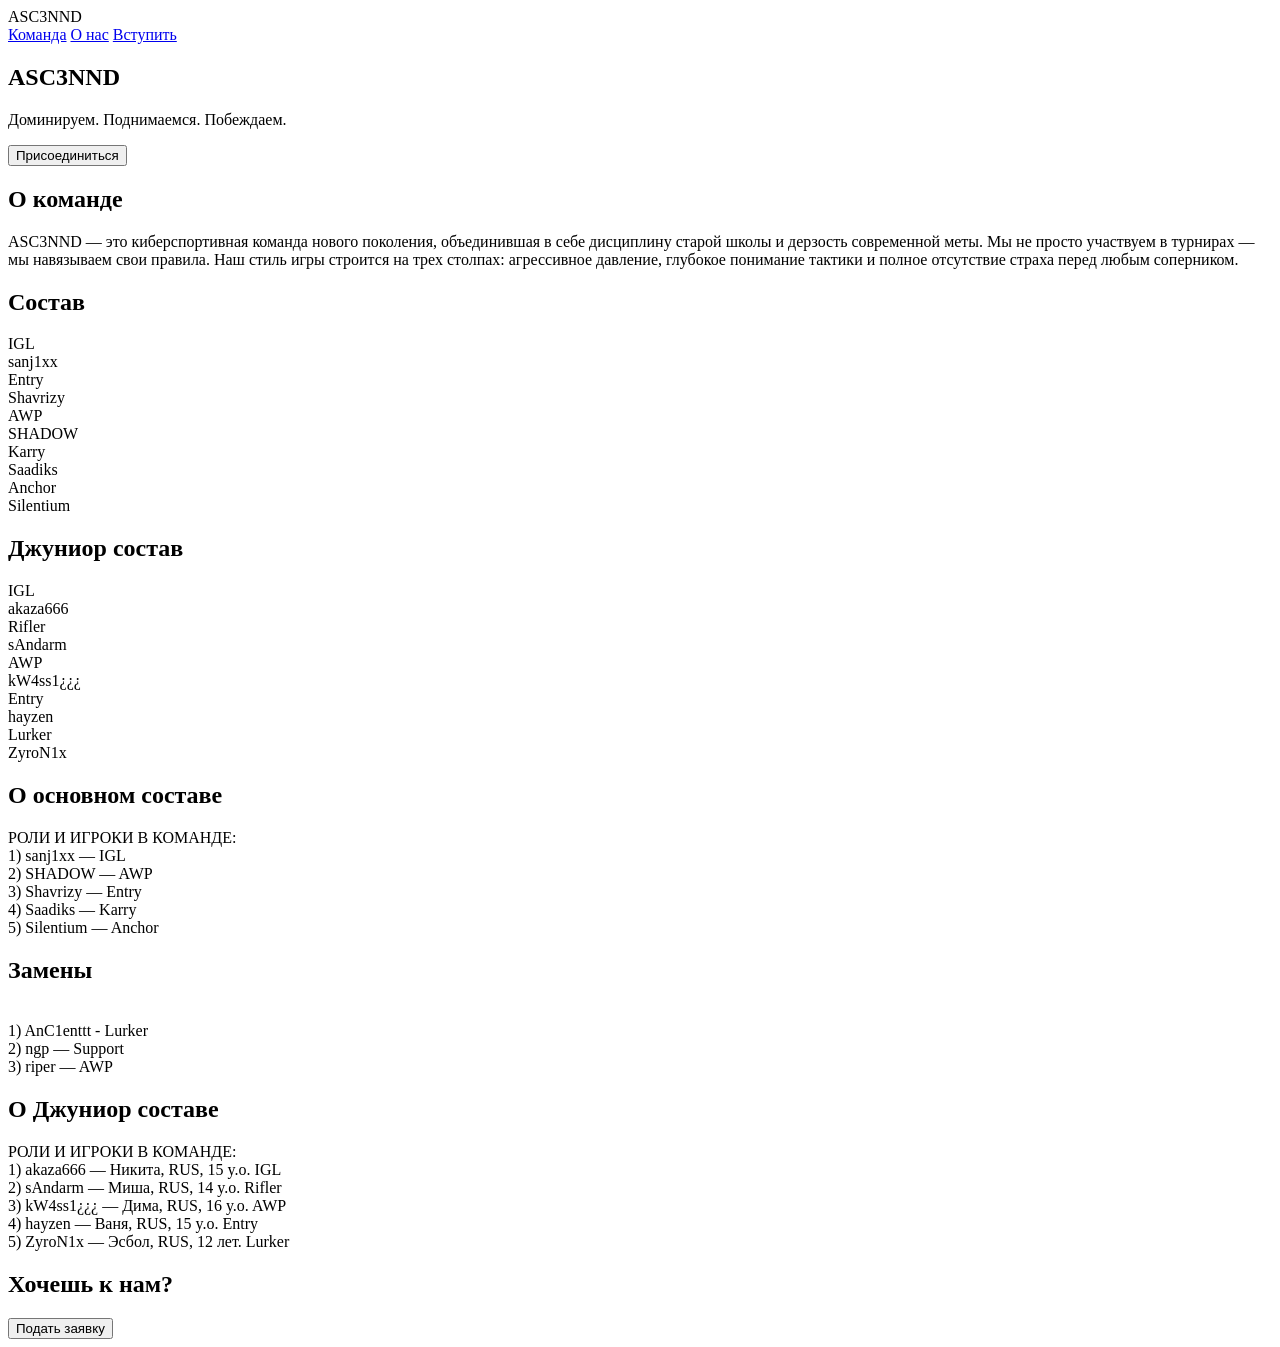
==== index.html @ 9f6a1978 "Update and rename asc3nnd.html to index.html" ====
<!DOCTYPE html>
<html lang="ru">
<head>
  <meta charset="UTF-8">
  <title>ASC3NND ESPORTS</title>
  <meta name="viewport" content="width=device-width, initial-scale=1.0">
  <link rel="stylesheet" href="style.css">
</head>
<body>

  <!-- BACKGROUND -->
  <div class="bg"></div>

  <!-- HEADER -->
  <header>
    <div class="logo">ASC<span>3NND</span></div>
    <nav>
      <a href="#team">Команда</a>
      <a href="#about">О нас</a>
      <a href="#join">Вступить</a>
    </nav>
  </header>

  <!-- HERO -->
  <section class="hero">
    <h1>ASC3NND</h1>
    <p>Доминируем. Поднимаемся. Побеждаем.</p>
    <a href="https://t.me/ASC3NND" target="_blank">
      <button>Присоединиться</button>
    </a>
  </section>

  <section id="about">
    <h2>О команде</h2>
    <p>
      ASC3NND — это киберспортивная команда нового поколения, объединившая в себе дисциплину старой школы и дерзость современной меты. Мы не просто участвуем в турнирах — мы навязываем свои правила. Наш стиль игры строится на трех столпах: агрессивное давление, глубокое понимание тактики и полное отсутствие страха перед любым соперником.
    </p>
  </section>

  <!-- TEAM -->
  <section id="team">
    <h2>Состав</h2>
    <div class="cards">
      <div class="card">IGL<br><span>sanj1xx</span></div>
      <div class="card">Entry<br><span>Shavrizy</span></div>
      <div class="card">AWP<br><span>SHADOW</span></div>
      <div class="card">Karry<br><span>Saadiks</span></div>
      <div class="card">Anchor<br><span>Silentium</span></div>
    </div>
  </section>


  <section id="team">
    <h2>Джуниор состав</h2>
    <div class="cards">
      <div class="card">IGL<br><span>akaza666</span></div>
      <div class="card">Rifler<br><span>sAndarm</span></div>
      <div class="card">AWP<br><span>kW4ss1¿¿¿</span></div>
      <div class="card">Entry<br><span>hayzen</span></div>
      <div class="card">Lurker<br><span>ZyroN1x</span></div>
    </div>
  </section>

   <!-- ABOUT -->
  <section id="about">
    <h2>О основном составе</h2>
    <p>
      РОЛИ И ИГРОКИ В КОМАНДЕ:
      <br>1) sanj1xx — IGL
      <br>2) SHADOW — AWP
      <br>3) Shavrizy — Entry
      <br>4) Saadiks — Karry
      <br>5) Silentium — Anchor
    </p>
    <h2>Замены</h2>
    <p>
      <br>1) AnC1enttt - Lurker
      <br>2) ngp — Support
      <br>3) riper — AWP
    </p>
  </section>

    <section id="about">
    <h2>О Джуниор составе</h2>
    <p>
      РОЛИ И ИГРОКИ В КОМАНДЕ:
      <br>1) akaza666 — Никита, RUS, 15 y.o. IGL
      <br>2) sAndarm — Миша, RUS, 14 y.o. Rifler
      <br>3) kW4ss1¿¿¿ — Дима, RUS, 16 y.o. AWP
      <br>4) hayzen — Ваня, RUS, 15 y.o. Entry
      <br>5) ZyroN1x — Эсбол, RUS, 12 лет. Lurker
    </p>
  </section>

  <!-- JOIN -->
  <section id="join">
    <h2>Хочешь к нам?</h2>
    <a href="https://t.me/ASC3NND" target="_blank">
      <button>Подать заявку</button>
    </a>
  </section>

  <script src="script.js"></script>
</body>
</html>
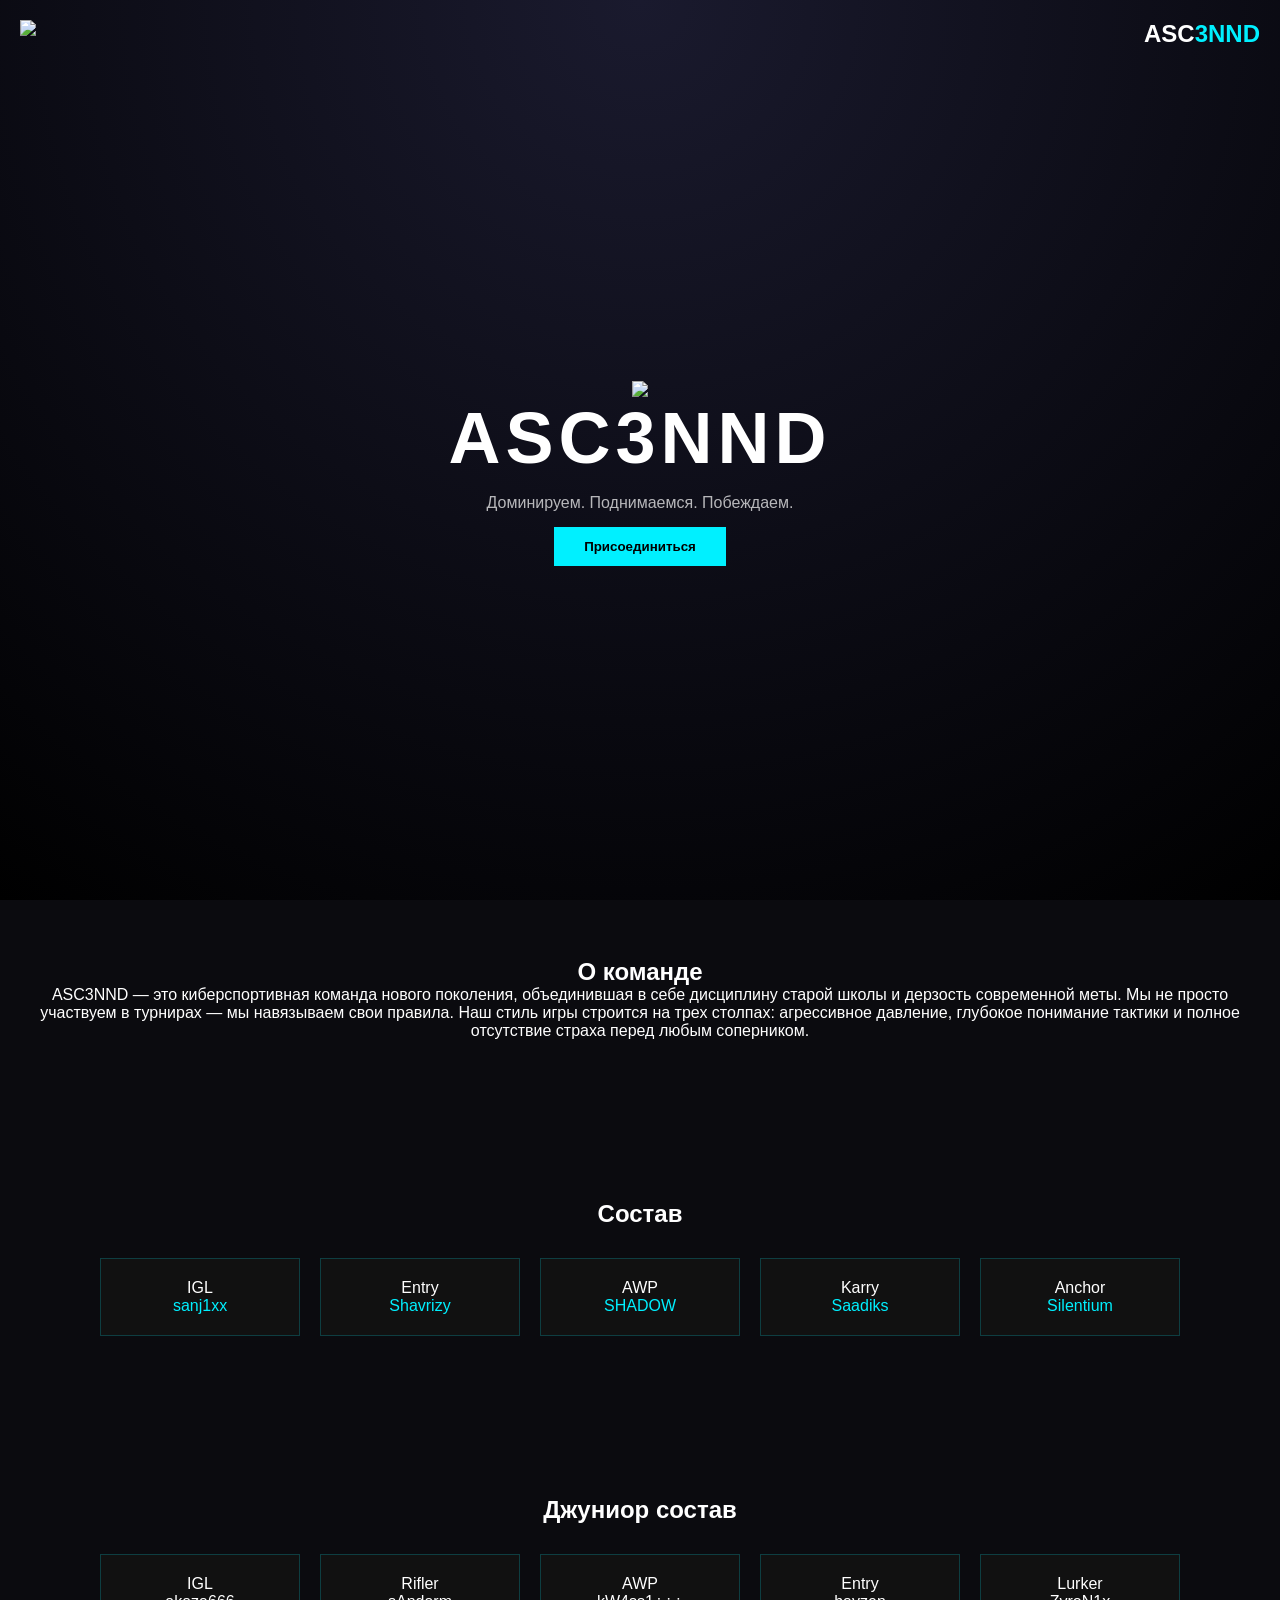
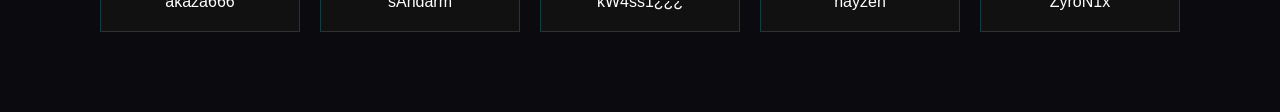
==== commit 4304a5b9: "Update index.html" ====
--- a/index.html
+++ b/index.html
@@ -4,7 +4,7 @@
   <meta charset="UTF-8">
   <title>ASC3NND ESPORTS</title>
   <meta name="viewport" content="width=device-width, initial-scale=1.0">
-  <link rel="stylesheet" href="style.css">
+  <link rel="stylesheet" href="asc3nndstyle.css">
 </head>
 <body>
 
@@ -12,17 +12,14 @@
   <div class="bg"></div>
 
   <!-- HEADER -->
-  <header>
-    <div class="logo">ASC<span>3NND</span></div>
-    <nav>
-      <a href="#team">Команда</a>
-      <a href="#about">О нас</a>
-      <a href="#join">Вступить</a>
-    </nav>
+  <header class="box">
+       <img src="logo1.png" class="team-logo">
+    <div class="logo team-asc">ASC<span>3NND</span></div>
   </header>
 
   <!-- HERO -->
   <section class="hero">
+    <img src="cs2.png" class="team-cs2">
     <h1>ASC3NND</h1>
     <p>Доминируем. Поднимаемся. Побеждаем.</p>
     <a href="https://t.me/ASC3NND" target="_blank">
@@ -53,53 +50,13 @@
   <section id="team">
     <h2>Джуниор состав</h2>
     <div class="cards">
-      <div class="card">IGL<br><span>akaza666</span></div>
-      <div class="card">Rifler<br><span>sAndarm</span></div>
-      <div class="card">AWP<br><span>kW4ss1¿¿¿</span></div>
-      <div class="card">Entry<br><span>hayzen</span></div>
-      <div class="card">Lurker<br><span>ZyroN1x</span></div>
+      <div class="card">IGL<br><span1>akaza666</span1></div>
+      <div class="card">Rifler<br><span1>sAndarm</span1></div>
+      <div class="card">AWP<br><span1>kW4ss1¿¿¿</span1></div>
+      <div class="card">Entry<br><span1>hayzen</span1></div>
+      <div class="card">Lurker<br><span1>ZyroN1x</span1></div>
     </div>
   </section>
-
-   <!-- ABOUT -->
-  <section id="about">
-    <h2>О основном составе</h2>
-    <p>
-      РОЛИ И ИГРОКИ В КОМАНДЕ:
-      <br>1) sanj1xx — IGL
-      <br>2) SHADOW — AWP
-      <br>3) Shavrizy — Entry
-      <br>4) Saadiks — Karry
-      <br>5) Silentium — Anchor
-    </p>
-    <h2>Замены</h2>
-    <p>
-      <br>1) AnC1enttt - Lurker
-      <br>2) ngp — Support
-      <br>3) riper — AWP
-    </p>
-  </section>
-
-    <section id="about">
-    <h2>О Джуниор составе</h2>
-    <p>
-      РОЛИ И ИГРОКИ В КОМАНДЕ:
-      <br>1) akaza666 — Никита, RUS, 15 y.o. IGL
-      <br>2) sAndarm — Миша, RUS, 14 y.o. Rifler
-      <br>3) kW4ss1¿¿¿ — Дима, RUS, 16 y.o. AWP
-      <br>4) hayzen — Ваня, RUS, 15 y.o. Entry
-      <br>5) ZyroN1x — Эсбол, RUS, 12 лет. Lurker
-    </p>
-  </section>
-
-  <!-- JOIN -->
-  <section id="join">
-    <h2>Хочешь к нам?</h2>
-    <a href="https://t.me/ASC3NND" target="_blank">
-      <button>Подать заявку</button>
-    </a>
-  </section>
-
   <script src="script.js"></script>
 </body>
 </html>
--- a/asc3nndstyle.css
+++ b/asc3nndstyle.css
@@ -0,0 +1,133 @@
+* {
+  margin: 0;
+  padding: 0;
+  box-sizing: border-box;
+  font-family: 'Arial', sans-serif;
+}
+
+body {
+  background: #0b0b0f;
+  color: white;
+  overflow-x: hidden;
+}
+
+.bg {
+  position: fixed;
+  inset: 0;
+  background: radial-gradient(circle at top, #1a1a2e, #000);
+  z-index: -1;
+}
+
+/* HEADER */
+header {
+  display: flex;
+  justify-content: space-between;
+  padding: 20px;
+}
+
+.logo {
+  font-size: 24px;
+  font-weight: bold;
+}
+
+.logo span {
+  color: #00f0ff;
+}
+
+nav a {
+  margin-left: 20px;
+  color: white;
+  text-decoration: none;
+  opacity: 0.7;
+}
+
+nav a:hover {
+  opacity: 1;
+}
+
+/* HERO */
+.hero {
+  height: 90vh;
+  display: flex;
+  flex-direction: column;
+  justify-content: center;
+  align-items: center;
+}
+
+.hero h1 {
+  font-size: 72px;
+  letter-spacing: 5px;
+}
+
+.hero p {
+  margin: 15px 0;
+  opacity: 0.7;
+}
+
+/* Кнопка в HERO */
+.hero a button {
+  background: #00f0ff;
+  color: black;
+  font-weight: bold;
+  padding: 12px 30px;
+  border: none;
+  cursor: pointer;
+  transition: 0.3s;
+}
+
+.hero a button:hover {
+  background: #ff00f0;
+  color: white;
+  transform: scale(1.1);
+}
+
+/* SECTIONS */
+section {
+  padding: 80px 20px;
+  text-align: center;
+}
+
+.cards {
+  display: flex;
+  justify-content: center;
+  gap: 20px;
+  margin-top: 30px;
+  flex-wrap: wrap;
+}
+
+.card {
+  width: 200px;
+  padding: 20px;
+  background: #111;
+  border: 1px solid #00f0ff33;
+}
+
+.card span {
+  color: #00f0ff;
+}
+
+/* Кнопка в JOIN */
+#join a button {
+  background: #00f0ff;
+  color: black;
+  font-weight: bold;
+  padding: 12px 30px;
+  border: none;
+  cursor: pointer;
+  transition: 0.3s;
+}
+
+#join a button:hover {
+  background: #ff00f0;
+  color: white;
+  transform: scale(1.1);
+}
+h2.no-gap {
+    margin-top: 0;      /* Убирает внешний отступ сверху */
+    margin-bottom: 5px; /* Оставляет маленький отступ снизу */
+}
+
+/* Опционально: убираем отступ снизу у предыдущего параграфа */
+p {
+    margin-bottom: 0;   /* Чтобы текст вплотную прижался к заголовку */
+}
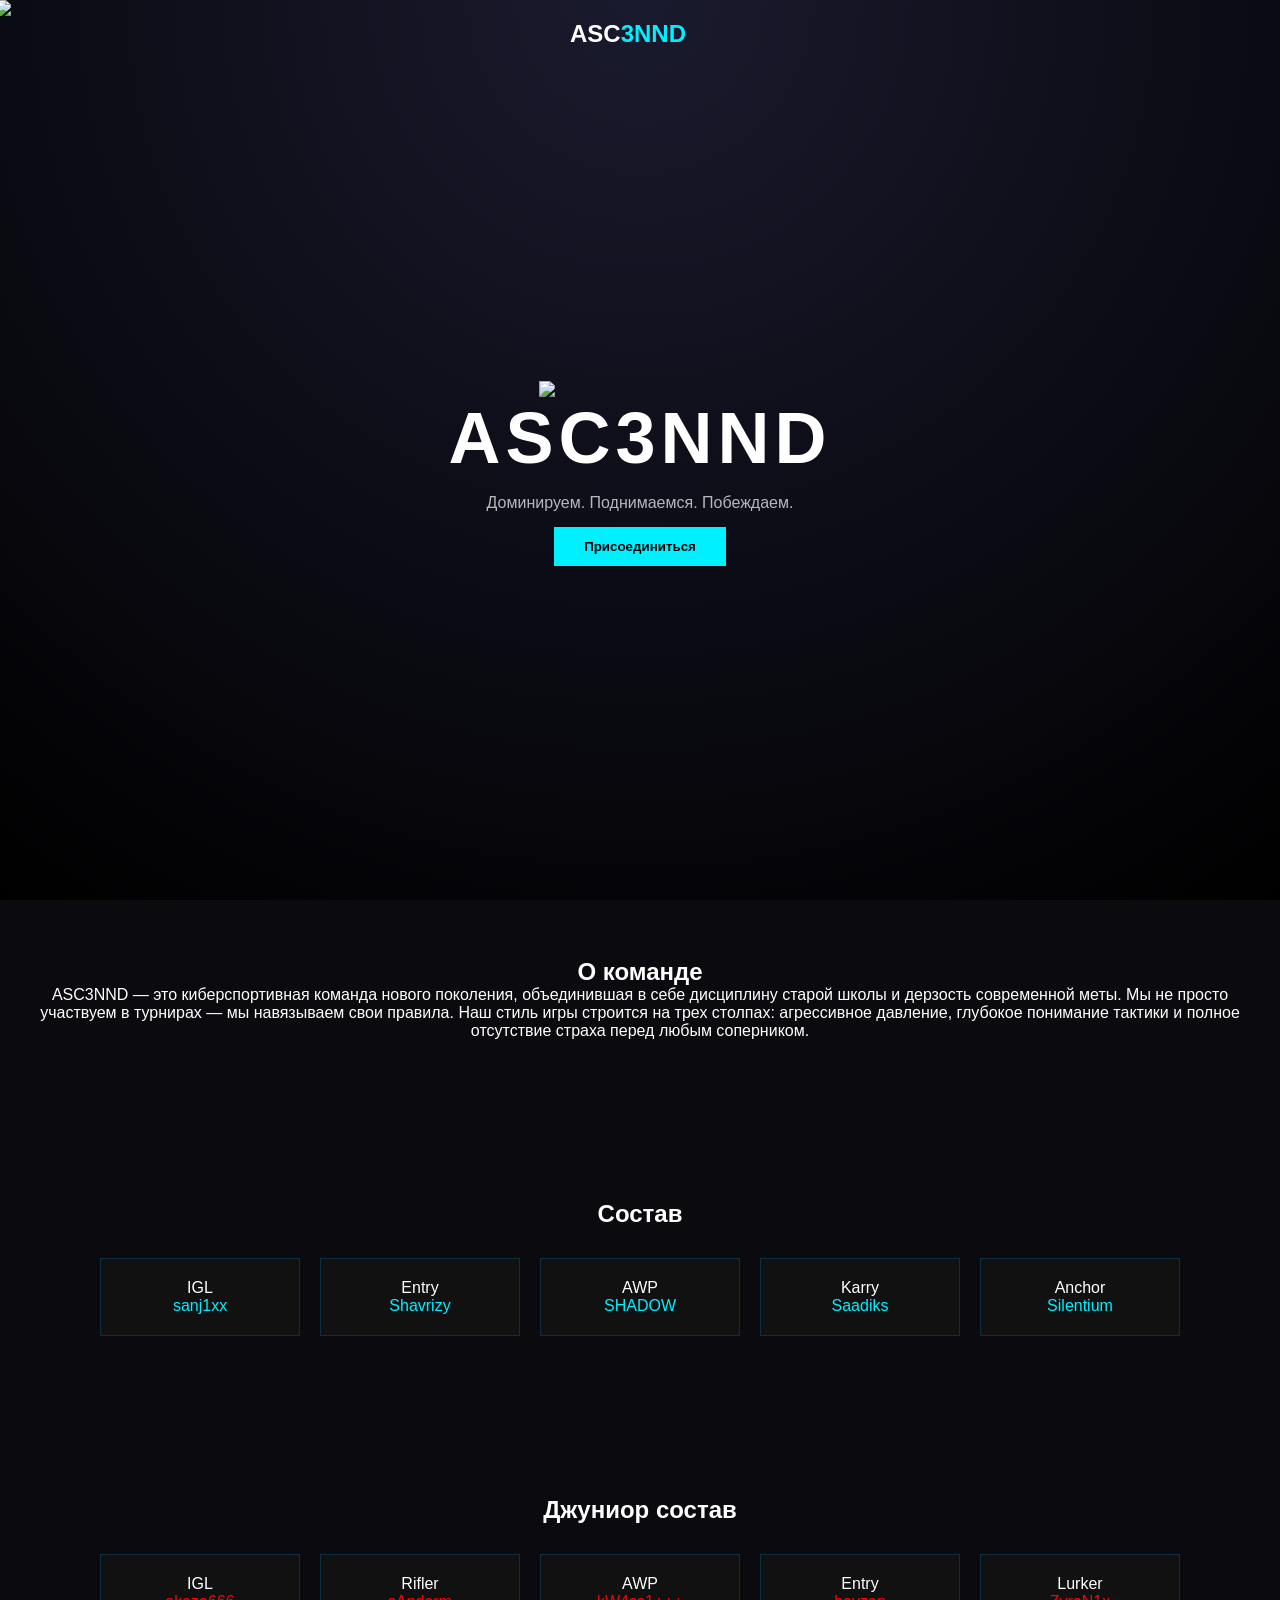
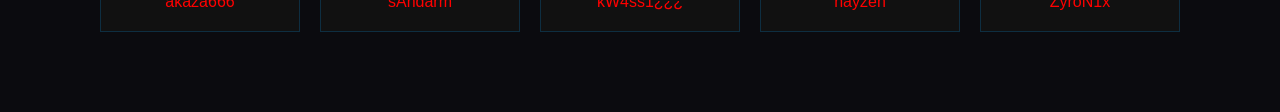
==== commit 572fcd62: "Update index.html" ====
--- a/index.html
+++ b/index.html
@@ -4,7 +4,7 @@
   <meta charset="UTF-8">
   <title>ASC3NND ESPORTS</title>
   <meta name="viewport" content="width=device-width, initial-scale=1.0">
-  <link rel="stylesheet" href="asc3nndstyle.css">
+  <link rel="stylesheet" href="style.css">
 </head>
 <body>
 
--- a/style.css
+++ b/style.css
@@ -0,0 +1,167 @@
+* {
+  margin: 0;
+  padding: 0;
+  box-sizing: border-box;
+  font-family: 'Arial', sans-serif;
+}
+
+body {
+  background: #0b0b0f;
+  color: white;
+  overflow-x: hidden;
+}
+
+.bg {
+  position: fixed;
+  inset: 0;
+  background: radial-gradient(circle at top, #1a1a2e, #000);
+  z-index: -1;
+}
+
+/* HEADER */
+header {
+  display: flex;
+  justify-content: space-between;
+  padding: 20px;
+}
+
+.logo {
+  font-size: 24px;
+  font-weight: bold;
+}
+
+.logo span {
+  color: #00f0ff;
+}
+
+nav a {
+  margin-left: 20px;
+  color: white;
+  text-decoration: none;
+  opacity: 0.7;
+}
+
+nav a:hover {
+  opacity: 1;
+}
+
+/* HERO */
+.hero {
+  height: 90vh;
+  display: flex;
+  flex-direction: column;
+  justify-content: center;
+  align-items: center;
+}
+
+.hero h1 {
+  font-size: 72px;
+  letter-spacing: 5px;
+}
+
+.hero p {
+  margin: 15px 0;
+  opacity: 0.7;
+}
+
+/* Кнопка в HERO */
+.hero a button {
+  background: #00f0ff;
+  color: black;
+  font-weight: bold;
+  padding: 12px 30px;
+  border: none;
+  cursor: pointer;
+  transition: 0.3s;
+}
+
+.hero a button:hover {
+  background: #ff00f0;
+  color: white;
+  transform: scale(1.1);
+}
+
+/* SECTIONS */
+section {
+  padding: 80px 20px;
+  text-align: center;
+}
+
+.cards {
+  display: flex;
+  justify-content: center;
+  gap: 20px;
+  margin-top: 30px;
+  flex-wrap: wrap;
+}
+
+.card {
+  width: 200px;
+  padding: 20px;
+  background: #111;
+  border: 1px solid #00a2ff33;
+}
+
+.card span {
+  color: #00f0ff;
+}
+.card span1 {
+  color: #ff0000;
+}
+
+/* Кнопка в JOIN */
+#join a button {
+  background: #00f0ff;
+  color: black;
+  font-weight: bold;
+  padding: 12px 30px;
+  border: none;
+  cursor: pointer;
+  transition: 0.3s;
+}
+
+#join a button:hover {
+  background: #ff00f0;
+  color: white;
+  transform: scale(1.1);
+}
+h2.no-gap {
+    margin-top: 0;      
+    margin-bottom: 5px; 
+}
+
+
+p {
+    margin-bottom: 0;  
+} 
+img {                
+    max-width: 100%;                
+    height: auto;  
+}
+.team-logo {
+    width: 80px; /* Задай размер, чтобы фото не было на весь экран */
+    
+    /* Сдвиг: 50px вправо, 100px вниз */
+    transform: translate(-25px, -20px); 
+    
+    /* Если хочешь, чтобы картинка была плавной при изменениях */
+    transition: 0.5s; 
+}
+.team-asc {
+    width: 80px; /* Задай размер, чтобы фото не было на весь экран */
+    
+    /* Сдвиг: 50px вправо, 100px вниз */
+    transform: translate(-610px, 0px); 
+    
+    /* Если хочешь, чтобы картинка была плавной при изменениях */
+    transition: 0.5s; 
+}
+.team-cs2 {
+    width: 200px; /* Задай размер, чтобы фото не было на весь экран */
+    
+    /* Сдвиг: 50px вправо, 100px вниз */
+    transform: translate(-1px, 0px); 
+    
+    /* Если хочешь, чтобы картинка была плавной при изменениях */
+    transition: 0.5s; 
+}
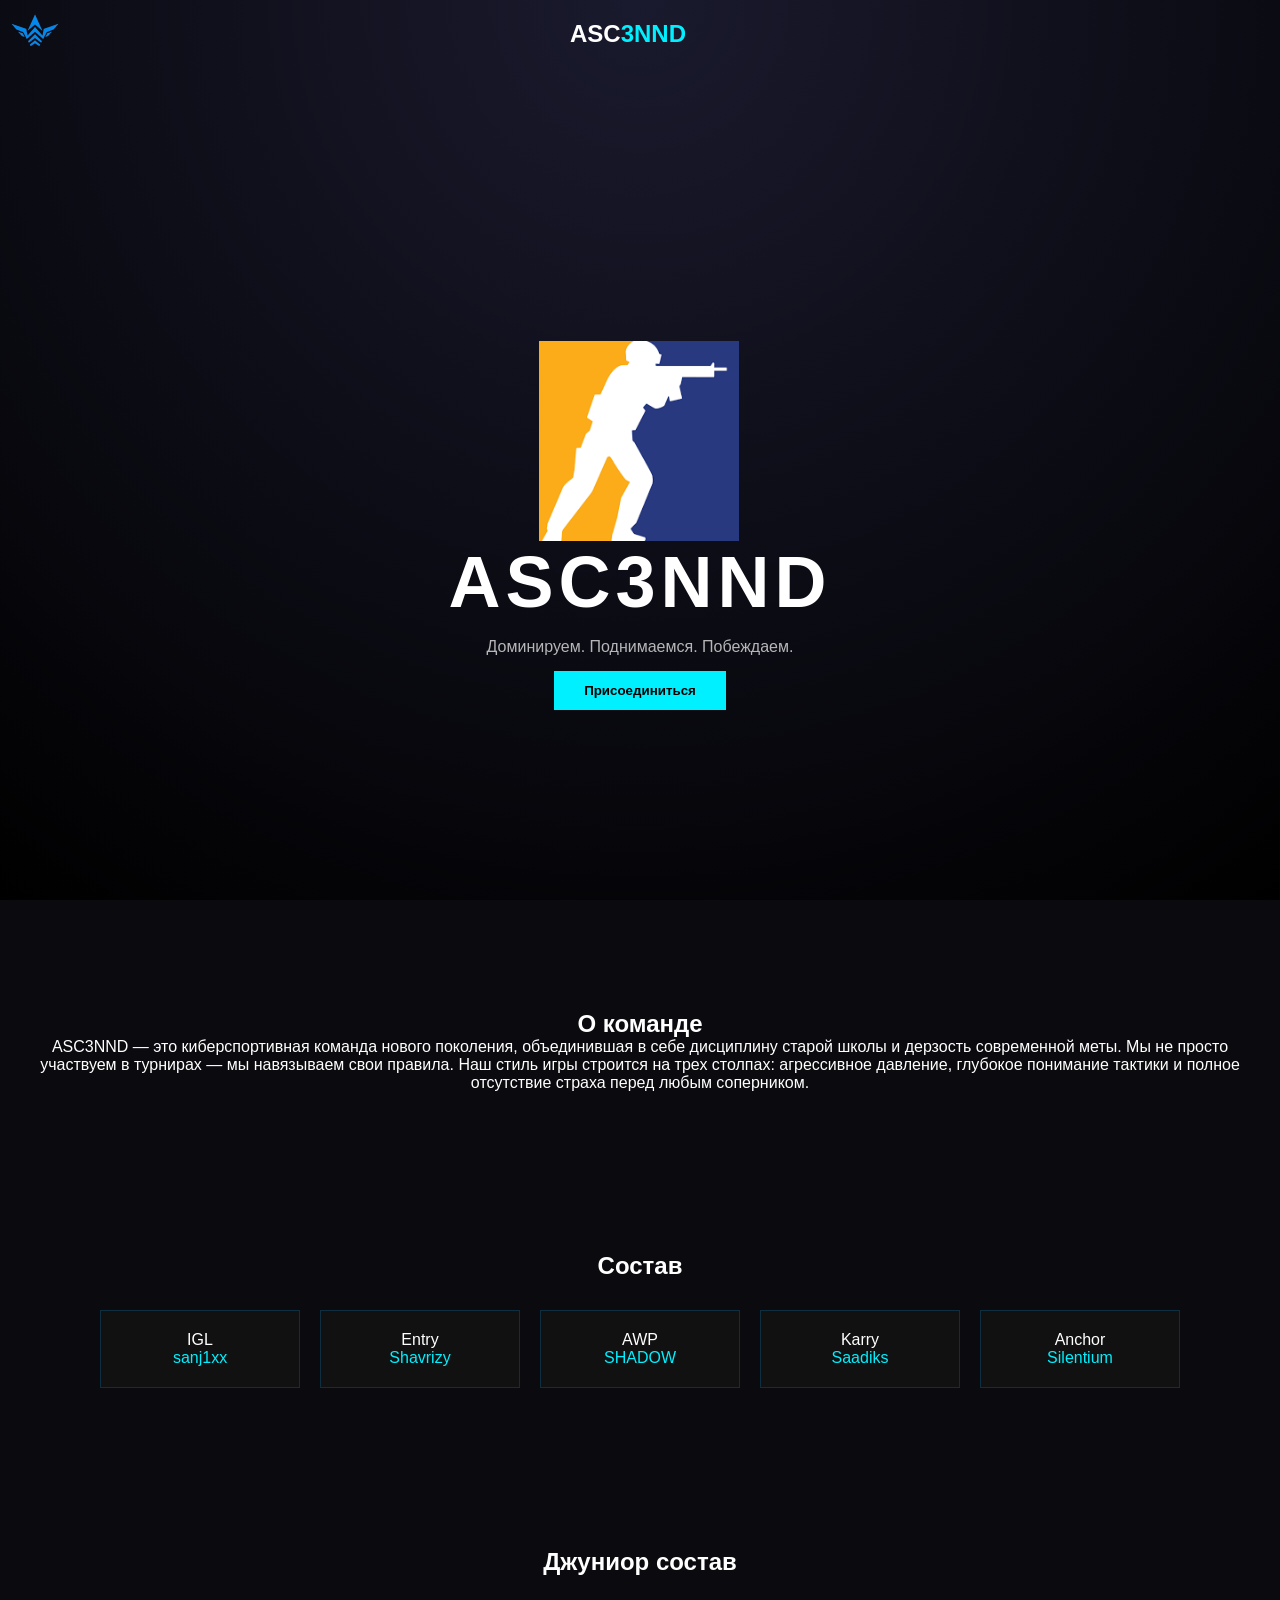
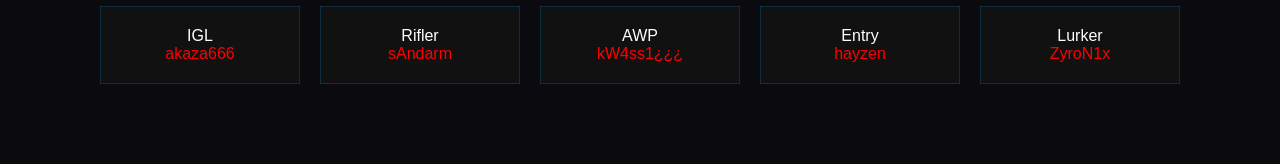
==== commit 836fb8b5: "Update index.html" ====
(no text change in the page or its own stylesheets)
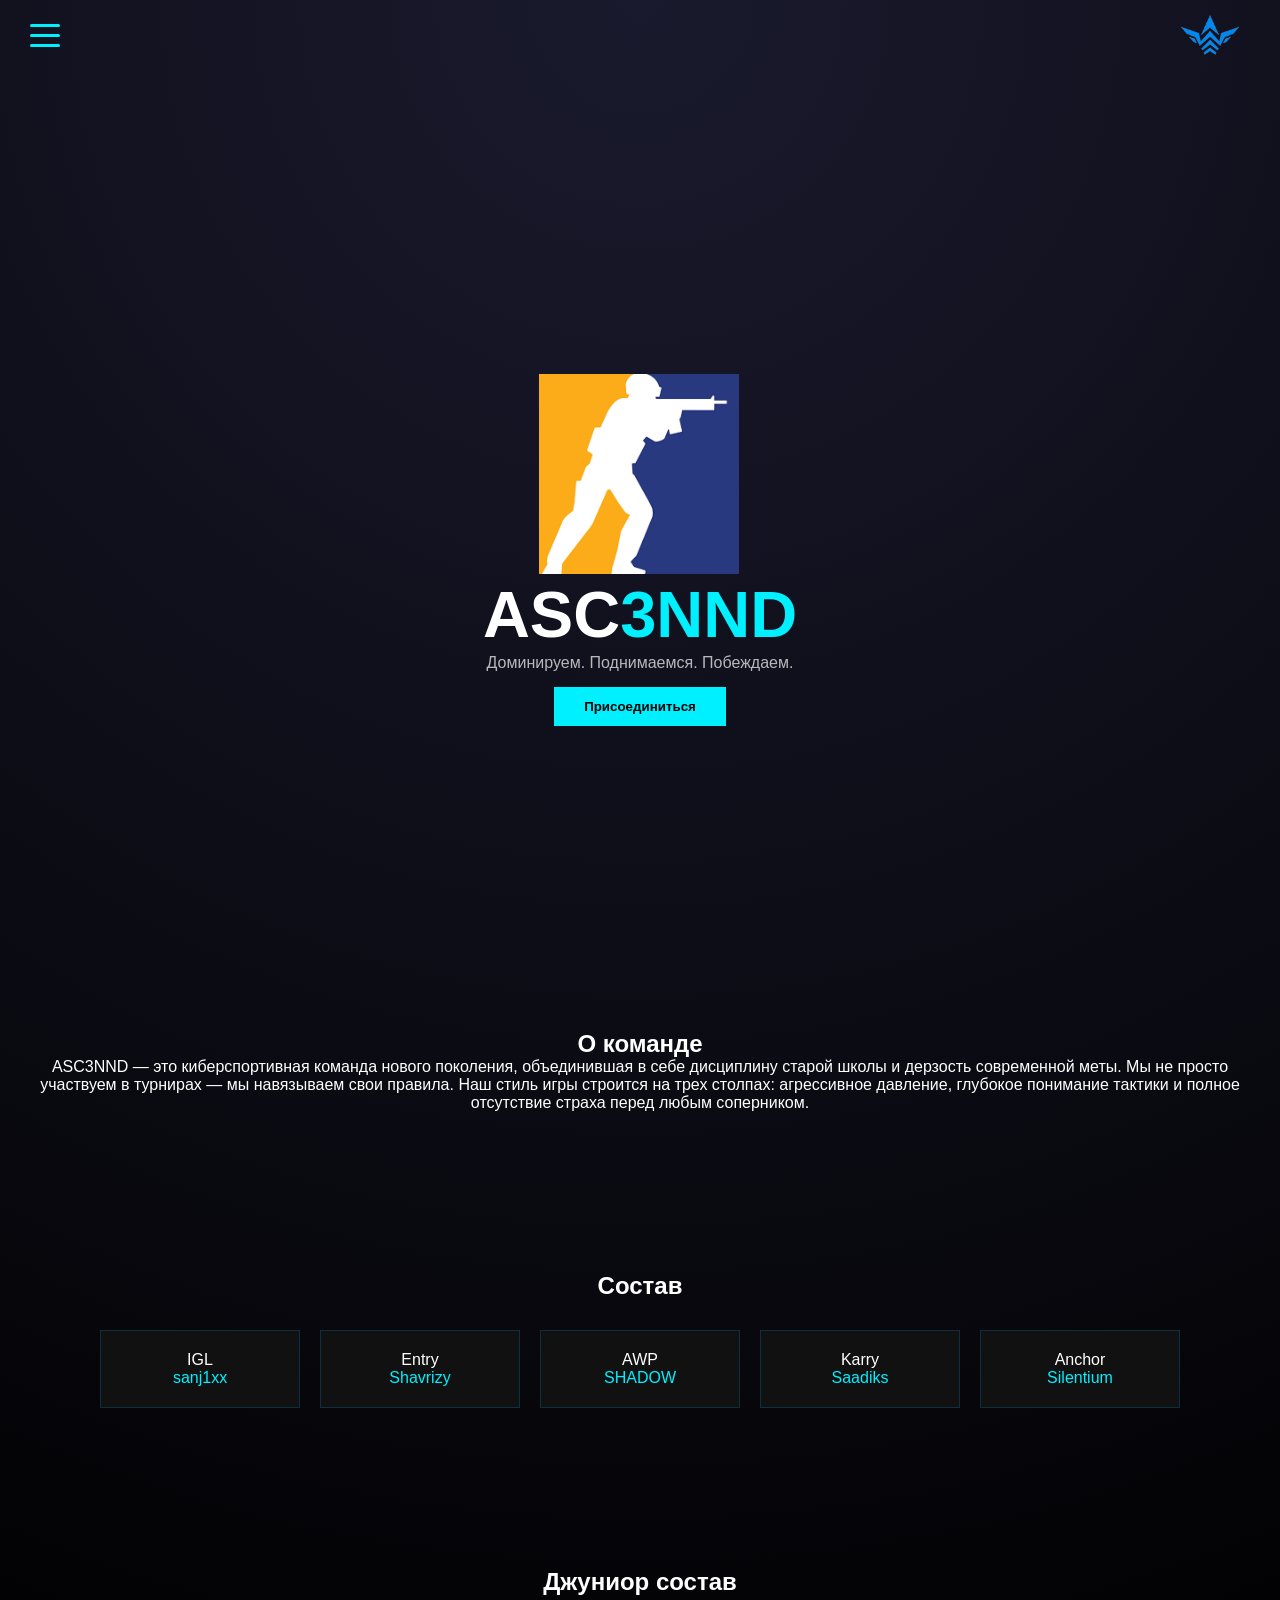
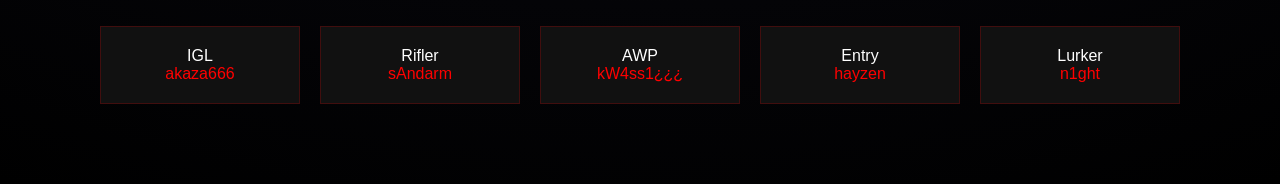
==== commit 80782f7e: "Add files via upload" ====
--- a/index.html
+++ b/index.html
@@ -1,6 +1,7 @@
 <!DOCTYPE html>
 <html lang="ru">
 <head>
+  <meta name="view-transition" content="same-origin">
   <meta charset="UTF-8">
   <title>ASC3NND ESPORTS</title>
   <meta name="viewport" content="width=device-width, initial-scale=1.0">
@@ -8,19 +9,31 @@
 </head>
 <body>
 
+  <!-- 1. ГАМБУРГЕР-МЕНЮ (Вставляем сюда) -->
+  <nav class="hamburger-menu">
+    <input id="menu__toggle" type="checkbox" />
+    <label class="menu__btn" for="menu__toggle">
+      <span></span>
+    </label>
+
+    <ul class="menu__box">
+      <li><a class="menu__item" href="tour.html">ASC3NND MAJOR 2026 SEASON 1</a></li>
+      <li><a class="menu__item" href="https://t.me/ASC3NND" target="_blank">Telegram</a></li>
+    </ul>
+  </nav>
+
   <!-- BACKGROUND -->
   <div class="bg"></div>
 
   <!-- HEADER -->
   <header class="box">
        <img src="logo1.png" class="team-logo">
-    <div class="logo team-asc">ASC<span>3NND</span></div>
   </header>
 
   <!-- HERO -->
   <section class="hero">
     <img src="cs2.png" class="team-cs2">
-    <h1>ASC3NND</h1>
+    <div class="logo team-asc">ASC<span>3NND</span></div>
     <p>Доминируем. Поднимаемся. Побеждаем.</p>
     <a href="https://t.me/ASC3NND" target="_blank">
       <button>Присоединиться</button>
@@ -47,16 +60,17 @@
   </section>
 
 
-  <section id="team">
+  <section id="team-jr"> <!-- Изменил id, чтобы ссылки в меню работали точнее -->
     <h2>Джуниор состав</h2>
-    <div class="cards">
-      <div class="card">IGL<br><span1>akaza666</span1></div>
-      <div class="card">Rifler<br><span1>sAndarm</span1></div>
-      <div class="card">AWP<br><span1>kW4ss1¿¿¿</span1></div>
-      <div class="card">Entry<br><span1>hayzen</span1></div>
-      <div class="card">Lurker<br><span1>ZyroN1x</span1></div>
+    <div class="cards1">
+      <div class="cardjr">IGL<br><span class="jr-name">akaza666</span></div>
+      <div class="cardjr">Rifler<br><span class="jr-name">sAndarm</span></div>
+      <div class="cardjr">AWP<br><span class="jr-name">kW4ss1¿¿¿</span></div>
+      <div class="cardjr">Entry<br><span class="jr-name">hayzen</span></div>
+      <div class="cardjr">Lurker<br><span class="jr-name">n1ght</span></div>
     </div>
   </section>
+  
   <script src="script.js"></script>
 </body>
 </html>
--- a/style.css
+++ b/style.css
@@ -20,13 +20,15 @@
 
 /* HEADER */
 header {
-  display: flex;
-  justify-content: space-between;
+    display: flex;
+  justify-content: right; /* Логотип всегда будет строго по центру */
+  align-items: center;
   padding: 20px;
+  width: 100%;
 }
 
 .logo {
-  font-size: 24px;
+  font-size: 65px;
   font-weight: bold;
 }
 
@@ -76,7 +78,7 @@
 }
 
 .hero a button:hover {
-  background: #ff00f0;
+  background: #0077ff;
   color: white;
   transform: scale(1.1);
 }
@@ -88,6 +90,13 @@
 }
 
 .cards {
+  display: flex;
+  justify-content: center;
+  gap: 20px;
+  margin-top: 30px;
+  flex-wrap: wrap;
+}
+.cards1 {
   display: flex;
   justify-content: center;
   gap: 20px;
@@ -101,29 +110,18 @@
   background: #111;
   border: 1px solid #00a2ff33;
 }
+.cardjr {
+  width: 200px;
+  padding: 20px;
+  background: #111;
+  border: 1px solid #ff000033;
+}
 
 .card span {
   color: #00f0ff;
 }
-.card span1 {
+.jr-name {
   color: #ff0000;
-}
-
-/* Кнопка в JOIN */
-#join a button {
-  background: #00f0ff;
-  color: black;
-  font-weight: bold;
-  padding: 12px 30px;
-  border: none;
-  cursor: pointer;
-  transition: 0.3s;
-}
-
-#join a button:hover {
-  background: #ff00f0;
-  color: white;
-  transform: scale(1.1);
 }
 h2.no-gap {
     margin-top: 0;      
@@ -139,29 +137,151 @@
     height: auto;  
 }
 .team-logo {
-    width: 80px; /* Задай размер, чтобы фото не было на весь экран */
-    
-    /* Сдвиг: 50px вправо, 100px вниз */
-    transform: translate(-25px, -20px); 
+  width: 100px;
+  height: auto;
+  transform: translateY(-23px);
+  /* Убираем transform, он тут больше не нужен */
+  transition: 0.5s; 
+}
+.team-asc { /* Задай размер, чтобы фото не было на весь экран */
+    
+    height:auto;
+    transform: translateY(13px);
     
     /* Если хочешь, чтобы картинка была плавной при изменениях */
     transition: 0.5s; 
 }
-.team-asc {
-    width: 80px; /* Задай размер, чтобы фото не было на весь экран */
+.team-cs2 {
+    width: 200px; /* Задай размер, чтобы фото не было на весь экран */
     
     /* Сдвиг: 50px вправо, 100px вниз */
-    transform: translate(-610px, 0px); 
+    transform: translate(-1px, 10px); 
     
     /* Если хочешь, чтобы картинка была плавной при изменениях */
     transition: 0.5s; 
 }
-.team-cs2 {
-    width: 200px; /* Задай размер, чтобы фото не было на весь экран */
-    
-    /* Сдвиг: 50px вправо, 100px вниз */
-    transform: translate(-1px, 0px); 
-    
-    /* Если хочешь, чтобы картинка была плавной при изменениях */
-    transition: 0.5s; 
-}
+/* --- ГАМБУРГЕР МЕНЮ --- */
+
+#menu__toggle {
+  opacity: 0;
+  position: fixed;
+}
+
+/* Кнопка с полосками */
+.menu__btn {
+  display: flex;
+  align-items: center;
+  position: absolute;
+  top: 20px;
+  left: 30px;
+  width: 30px;
+  height: 30px;
+  cursor: pointer;
+  z-index: 1000;
+}
+
+/* Сами полоски */
+.menu__btn > span,
+.menu__btn > span::before,
+.menu__btn > span::after {
+  display: block;
+  position: absolute;
+  width: 100%;
+  height: 3px;
+  background-color: #00f0ff; /* Твой голубой цвет */
+  transition-duration: .25s;
+  border-radius: 2px;
+}
+.menu__btn > span::before { content: ''; top: -10px; }
+.menu__btn > span::after { content: ''; top: 10px; }
+
+/* Выезжающий блок меню */
+.menu__box {
+  display: block;
+  position: fixed;
+  top: 0;
+  left: -100%; /* Спрятано слева */
+  width: 280px;
+  height: 100%;
+  margin: 0;
+  padding: 80px 0;
+  list-style: none;
+  background: #0b0b0f; /* Твой фон body */
+  border-right: 1px solid #00a2ff33;
+  box-shadow: 5px 0 15px rgba(0, 0, 0, 0.5);
+  transition-duration: .25s;
+  z-index: 999;
+}
+
+/* Ссылки внутри меню */
+.menu__item {
+  display: block;
+  padding: 15px 30px;
+  color: white;
+  font-size: 22px;
+  text-decoration: none;
+ transition: 0.4s cubic-bezier(0.68, -0.55, 0.27, 1.55); /* Плавный отскок */
+  opacity: 0;            /* Изначально невидимы */
+  transform: translateX(-20px); /* Сдвинуты влево */
+}
+#menu__toggle:checked ~ .menu__box .menu__item {
+  opacity: 1;
+  transform: translateX(0);
+}
+/* Задержка для 1-го пункта */
+.menu__box li:nth-child(1) .menu__item {
+  transition-delay: 0.1s;
+}
+
+/* Задержка для 2-го пункта */
+.menu__box li:nth-child(2) .menu__item {
+  transition-delay: 0.2s;
+}
+
+/* Задержка для 3-го пункта */
+.menu__box li:nth-child(3) .menu__item {
+  transition-delay: 0.3s;
+}
+.menu__item:hover {
+  opacity: 1;
+  background: #00f0ff1a;
+  color: #00f0ff;
+  padding-left: 40px; /* Эффект сдвига при наведении */
+}
+
+/* ЛОГИКА: Показать при нажатии */
+#menu__toggle:checked ~ .menu__box {
+  left: 0;
+}
+
+/* Анимация крестика */
+#menu__toggle:checked ~ .menu__btn > span {
+  transform: rotate(45deg);
+}
+#menu__toggle:checked ~ .menu__btn > span::before {
+  top: 0;
+  transform: rotate(0);
+}
+#menu__toggle:checked ~ .menu__btn > span::after {
+  top: 0;
+  transform: rotate(90deg);
+}
+@keyframes fadeInPage {
+  from {
+    opacity: 0;
+    transform: translateY(10px); /* Легкий сдвиг вверх */
+  }
+  to {
+    opacity: 1;
+    transform: translateY(0);
+  }
+}
+
+/* 2. Применяем её к body */
+body {
+  animation: fadeInPage 0.6s ease-out forwards;
+}
+.fade-out {
+  opacity: 0 !important;
+  transition: 0.4s;
+}
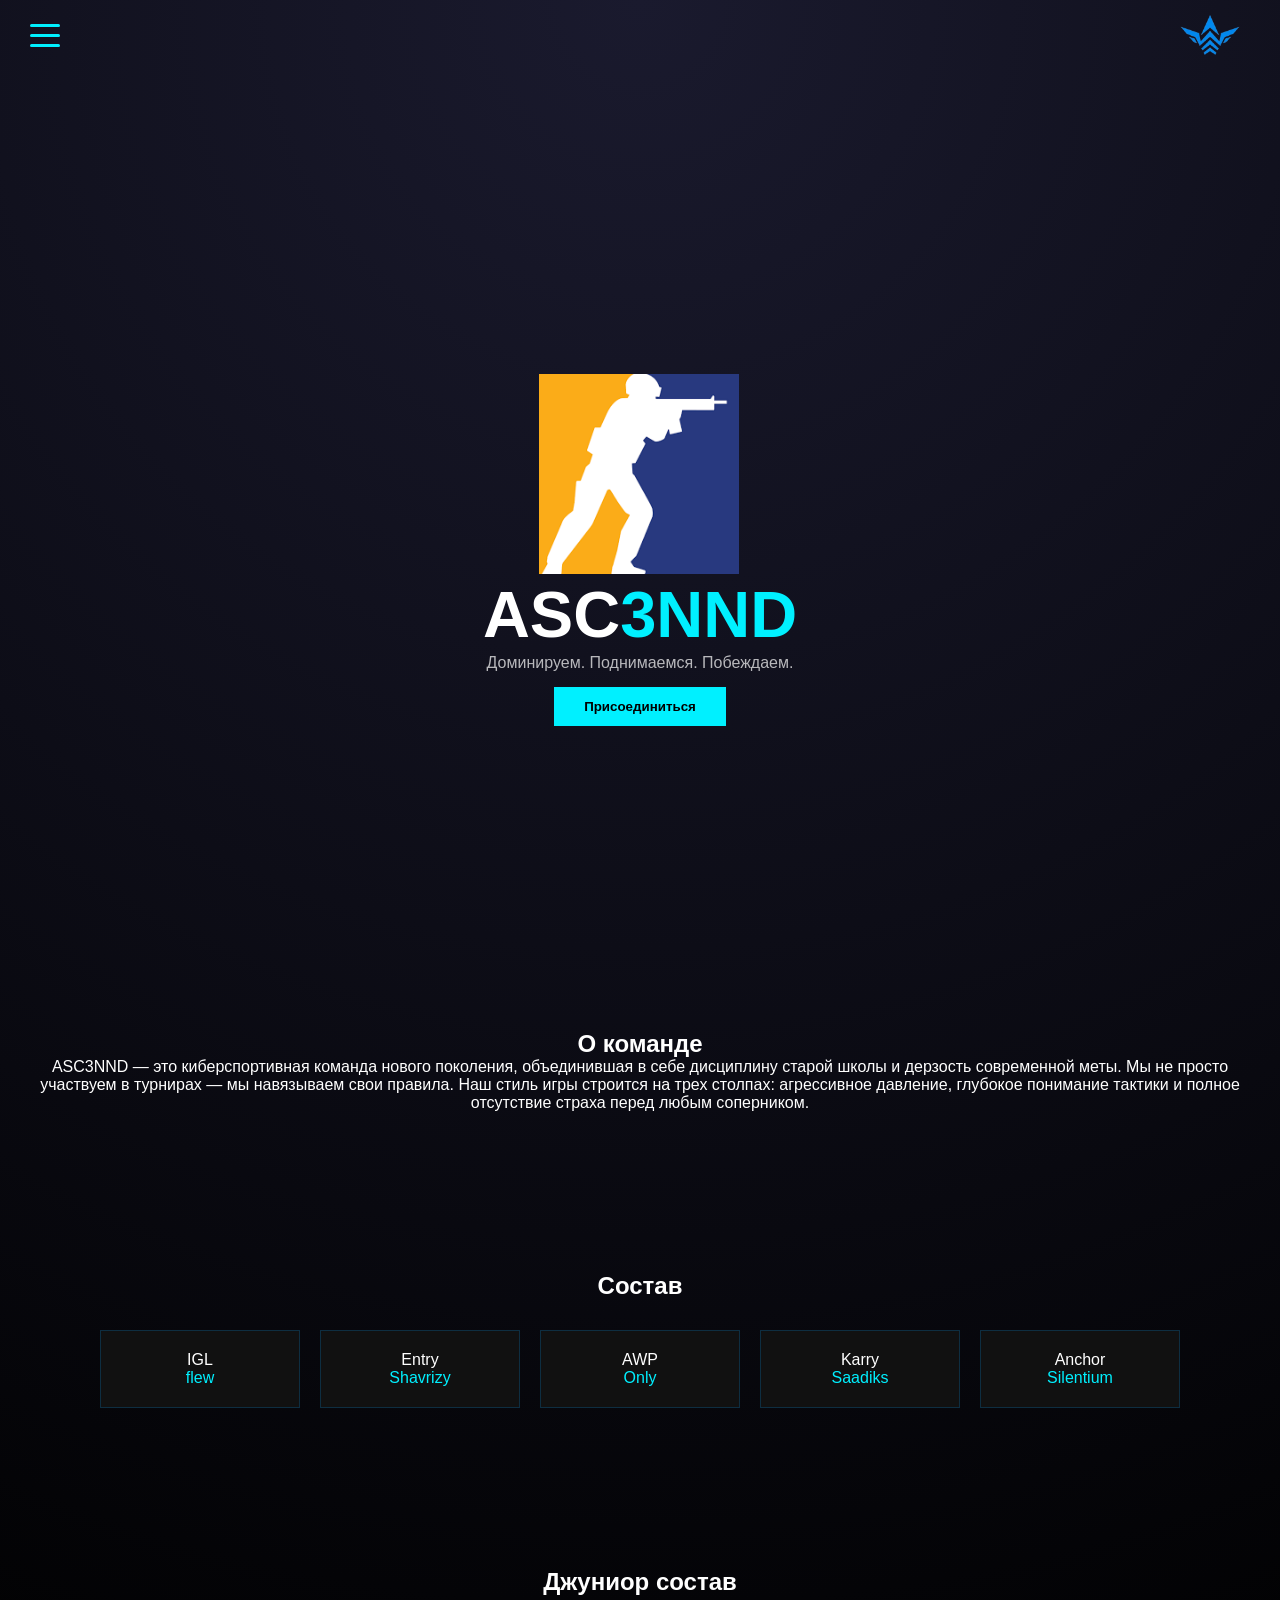
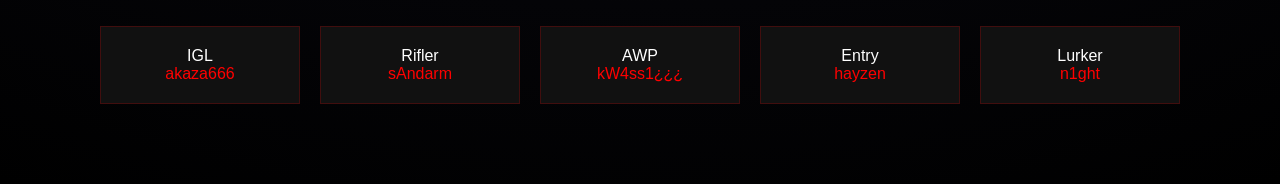
==== commit 4bdc064e: "Update index.html" ====
--- a/index.html
+++ b/index.html
@@ -51,9 +51,9 @@
   <section id="team">
     <h2>Состав</h2>
     <div class="cards">
-      <div class="card">IGL<br><span>sanj1xx</span></div>
+      <div class="card">IGL<br><span>flew</span></div>
       <div class="card">Entry<br><span>Shavrizy</span></div>
-      <div class="card">AWP<br><span>SHADOW</span></div>
+      <div class="card">AWP<br><span>Only</span></div>
       <div class="card">Karry<br><span>Saadiks</span></div>
       <div class="card">Anchor<br><span>Silentium</span></div>
     </div>
